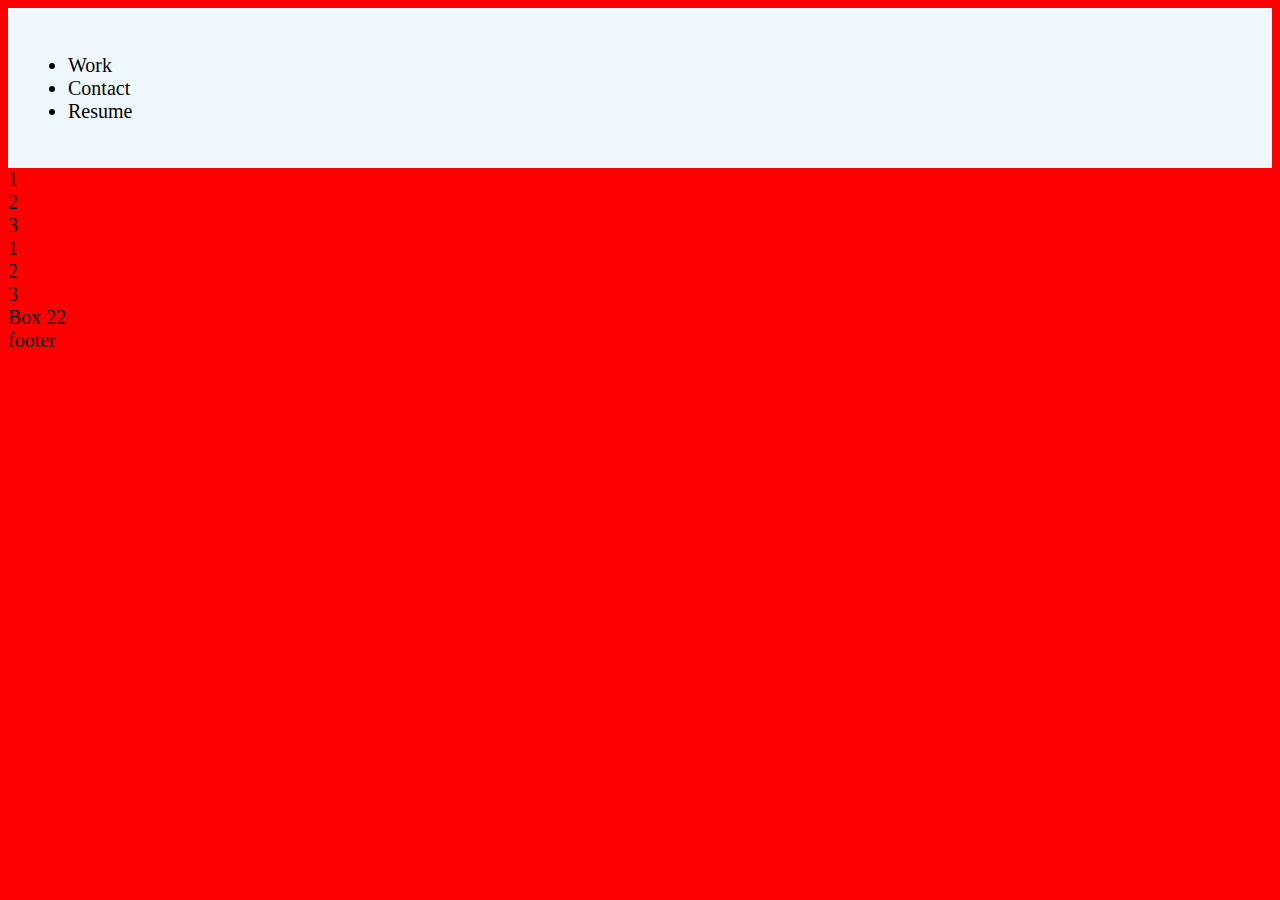
==== index.html @ 4da249bc "Changed file structur" ====
<!DOCTYPE html>
<html lang="en">
    <head> 
        <meta charset="UTF-8">
        <title> My first page </title>
        <meta name="description" content="This page is about me">
        <link rel="stylesheet" href="CSS/style.css">
    </head>
    <body>
        <header class="header">
            <nav>
                <ul>
                    <li>Work</li>
                    <li>Contact</li>
                    <li>Resume</li>
                </ul>
            </nav>
        </header>

        <section class="centered">
            <div class="box1">1</div>
            <div class="box1">2</div>
            <div class="box1">3</div>
        </section>

        <section class="flex-container">
            <div class="flex-item">1</div>
            <div class="flex-item">2</div>
            <div class="flex-item">3</div>
        </section>

        <div class="my box">
            <div class="inside-box">Box 22</div>
        </div>

        <footer>
            footer
        </footer>
    </body>
</html>
---- CSS/style.css ----
/* Shift + alt + 8 = Curly bracket on Mac.*/

body {
    background-color: red;
    font-family: 'Montserrat', 'sans-serif';
    font-size: 20px;
}

header {
    display: flex;
    flex-direction: row;
    justify-content: space-between;
    height: 120px;
    align-items: center;
    background-color: aliceblue;
    padding: 20px;
}
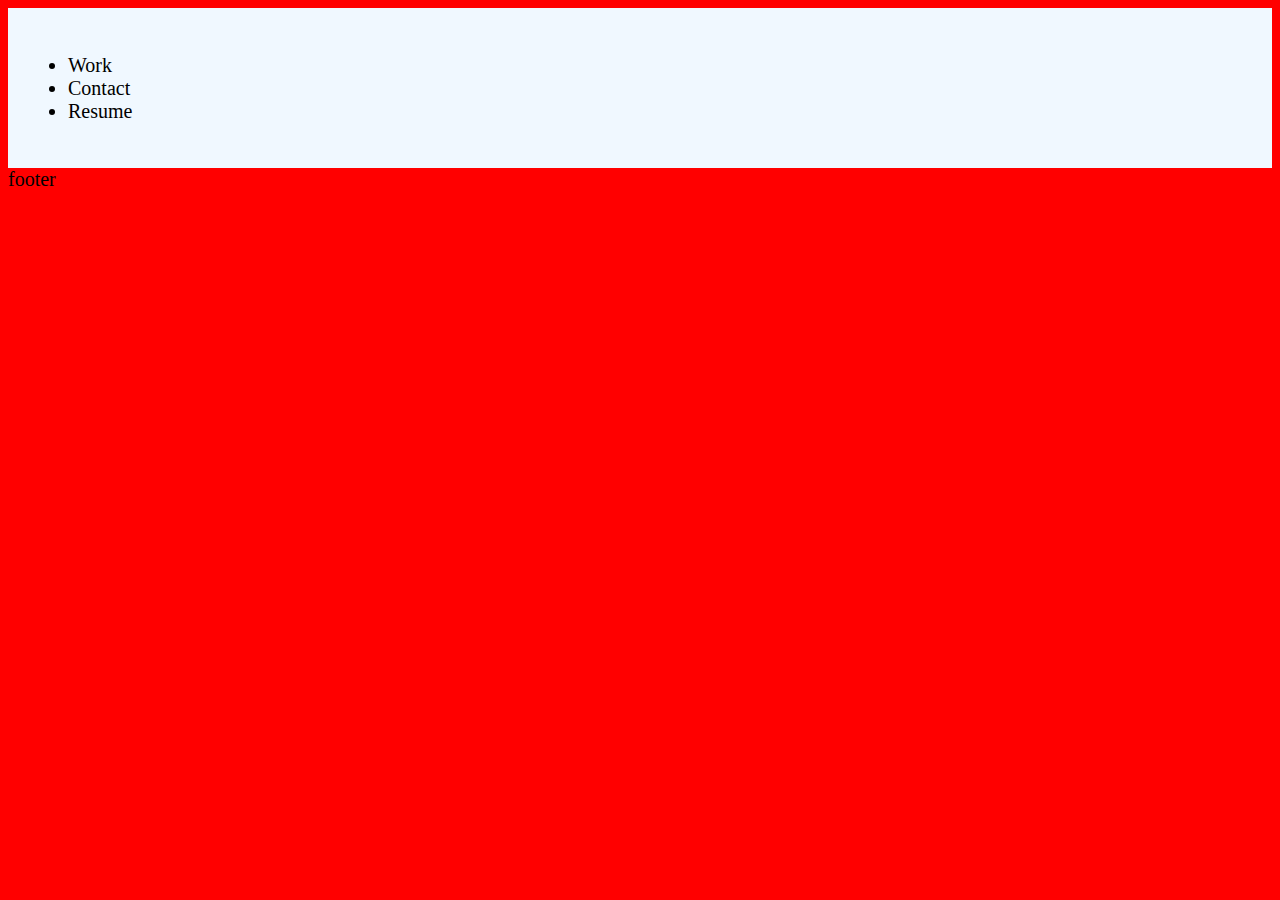
==== commit 6fd74f80: "Article changes" ====
--- a/index.html
+++ b/index.html
@@ -2,7 +2,7 @@
 <html lang="en">
     <head> 
         <meta charset="UTF-8">
-        <title> My first page </title>
+        <title> Portfolio frontpage </title>
         <meta name="description" content="This page is about me">
         <link rel="stylesheet" href="CSS/style.css">
     </head>
@@ -17,21 +17,13 @@
             </nav>
         </header>
 
-        <section class="centered">
-            <div class="box1">1</div>
-            <div class="box1">2</div>
-            <div class="box1">3</div>
-        </section>
+        <main>
+            <article>
 
-        <section class="flex-container">
-            <div class="flex-item">1</div>
-            <div class="flex-item">2</div>
-            <div class="flex-item">3</div>
-        </section>
+            </article>
+        </main>
 
-        <div class="my box">
-            <div class="inside-box">Box 22</div>
-        </div>
+        
 
         <footer>
             footer
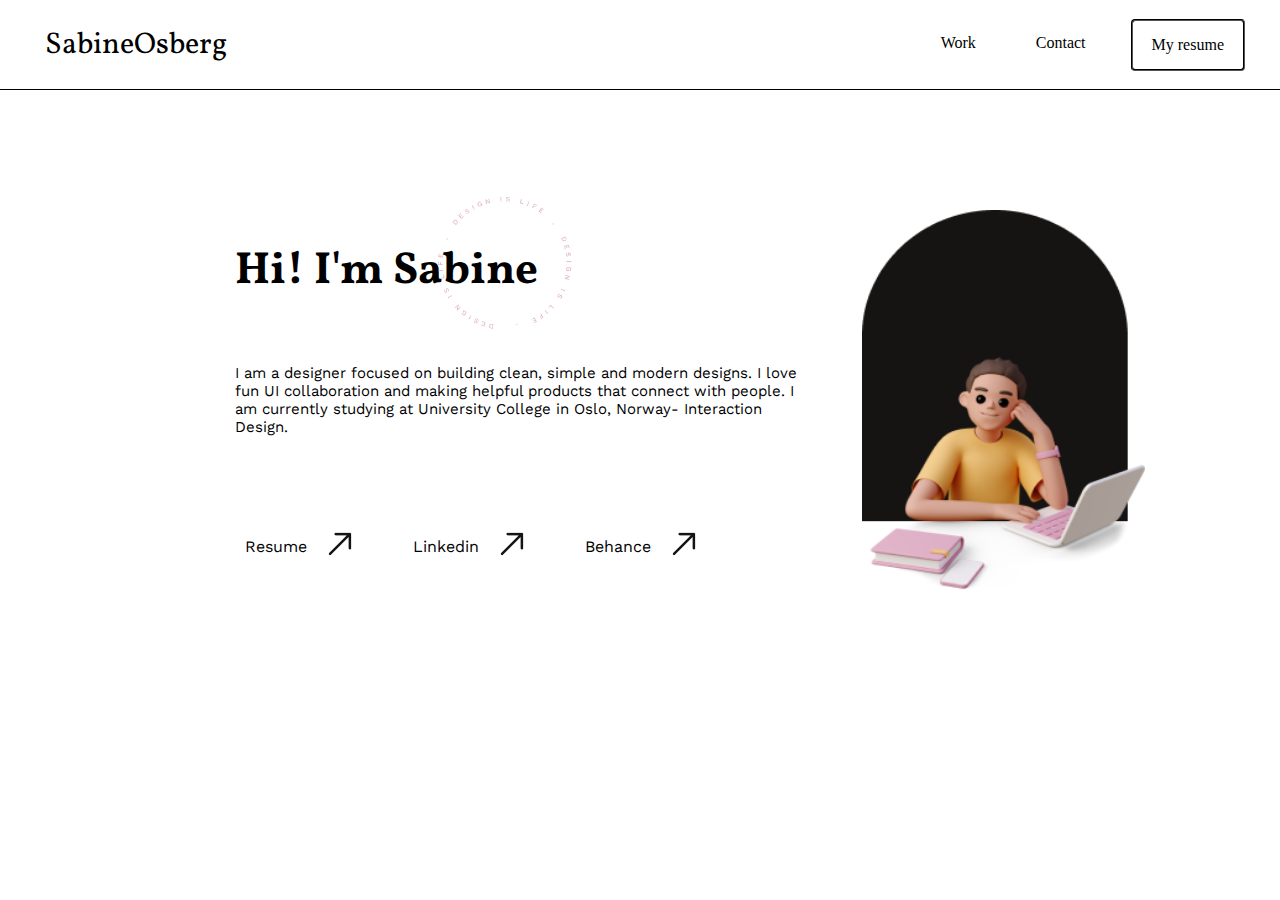
==== commit b13b2398: "Newest version" ====
--- a/index.html
+++ b/index.html
@@ -3,30 +3,64 @@
     <head> 
         <meta charset="UTF-8">
         <title> Portfolio frontpage </title>
-        <meta name="description" content="This page is about me">
-        <link rel="stylesheet" href="CSS/style.css">
+        <meta name="description" content="This page is about me and my work">
+        <link rel="stylesheet" href="./CSS/reset.css">
+        <link rel="stylesheet" href="./CSS/style.css">
     </head>
     <body>
+
         <header class="header">
+            <div id="logo"> 
+                <a href="index.html">SabineOsberg</a></li></div> 
             <nav>
                 <ul>
-                    <li>Work</li>
-                    <li>Contact</li>
-                    <li>Resume</li>
+                    <li>
+                        <a href="workpage.html">Work</a></li>
+                        <li>
+                            <a href="contactpage.html">Contact</a></li>
+                            <li>
+                               <div id="resume"> <a href="https://docs.google.com/document/d/1LBKq42JQzR6pnu1WbkOab0qeIJWIOxZOMLDoPkFbKB0/edit"> My resume</a></li></div>
                 </ul>
             </nav>
+            <img src="./Assets/hamburgermenu.svg" class="hamburgermenu">
         </header>
 
         <main>
-            <article>
-
-            </article>
+           
+        
+            <section class="first-paragraph">
+                <article>
+                    <h1 class="h1">Hi! I'm Sabine</h1> <img src="./Assets/frontcircle.png" class="frontcircle"></a>
+                    <p> <br>
+                    I am a designer focused on 
+                    building clean, simple and modern designs. 
+                    I love fun UI collaboration and making helpful 
+                    products that connect with people. I am currently 
+                    studying at University College in Oslo, 
+                    Norway- Interaction Design.
+                    </p>
+                    <nav class="links">
+                        <ul>
+                            <li>
+                                <a href="https://docs.google.com/document/d/1LBKq42JQzR6pnu1WbkOab0qeIJWIOxZOMLDoPkFbKB0/edit">
+                                    Resume
+                                    <img src="./Assets/arrow.png" class="arrow"></a></li>
+                                <li>
+                                    <a href="https://www.linkedin.com/in/sabine-osberg-nilsen-621235ba/">
+                                        Linkedin
+                                        <img src="./Assets/arrow.png" class="arrow"></a></li>
+                                    <li>
+                                        <a href="https://www.behance.net/sabinenilsen">
+                                            Behance
+                                            <img src="./Assets/arrow.png" class="arrow"></a></li>
+                        </ul>
+                    </nav>
+                </article>
+                <img src="./Assets/main-picture.png" class="main-picture">
+            </section>
         </main>
-
-        
-
-        <footer>
-            footer
-        </footer>
+        <br>
+        <br>
+        <br>
     </body>
 </html>--- a/CSS/style.css
+++ b/CSS/style.css
@@ -1,18 +1,283 @@
-/* Shift + alt + 8 = Curly bracket on Mac.*/
+/*-----HERO PAGE-----*/
+
+
+/*Fonts*/
+@import url('https://fonts.googleapis.com/css2?family=Vollkorn&family=Work+Sans&display=swap');
+
+
+/* Skriftstørrelse for mobil omgjort til 1 rem. */
+html{
+    font-size: 12px 
+}
+
+@media screen and (min-width: 700px) {
+    html {
+        font-size: 15px; /* 1 rem verdi i desktop versjon */
+    }
+}
+
+#logo {
+    font-family: 'Vollkorn', serif;
+    font-size: 2rem;
+    margin: 1rem;
+    text-decoration:none;
+    color:black;
+    display: block;
+    padding: 15px;
+}
+
+#logo a {
+ text-decoration: none;
+}
+
+ul {
+    font-family: 'Work Sans' sans-serif;
+    font-size:16px;
+    margin-right:20px;
+    }
+
+a:link {
+color:black;
+}
+
+li a {
+    display: block;
+    padding: 15px;
+    text-decoration:none;
+    }
+
+#resume {
+    border-style:groove;
+    border-radius:4px;
+    border-width: 2px;
+    padding-left:4px;
+    padding-right:4px;
+    border-color:black;
+    }
 
 body {
-    background-color: red;
-    font-family: 'Montserrat', 'sans-serif';
-    font-size: 20px;
-}
-
-header {
+    background-image: url(https://st4.depositphotos.com/38616904/39992/i/450/depositphotos_399924992-stock-photo-white-pink-blurry-gradient-background.jpg);
+    background-size:300%;
+}
+
+.header {
+    display:flex;
+    flex-direction: row;
+    justify-content:space-between;
+    height: 6rem;
+    text-decoration: none;
+    color:black;
+    align-items: center;
+    padding: 1rem;
+    border-radius: 0px;
+    border-color: black;
+    border-bottom:solid;
+    border-width: 1px;
+    background-size:300%;
+    background-image: url(https://st4.depositphotos.com/38616904/39992/i/450/depositphotos_399924992-stock-photo-white-pink-blurry-gradient-background.jpg);
+}
+
+@media print {
+    header {
+        display:none;
+    }
+}
+
+.header a {
+    color:black;
+    text-decoration: none;
+}
+
+header nav {
+    display: none;
+}
+
+@media screen and (min-width: 700px) {
+    header nav {
+        display: block;
+    }
+}
+
+
+header nav ul li {
+    color: black;
+    text-decoration: none;
+    transition-property: all;
+    transition-duration: 0.2s;
+    transition-timing-function: ease-in-out;
+    transition-delay: 0.1s;
+}
+
+
+header nav ul li:hover {
+    color: #ff00ff;
+    text-decoration: underline;
+}
+
+@media screen and (min-width: 700px) {
+    header ul {
+        list-style: none;
+        display: flex;
+        flex-flow: row nowrap;
+        gap: 2rem;
+    }
+}
+
+.hamburgermenu {
+    width:5%;
+}
+
+.hamburgermenu {
+    display: block;
+}
+
+@media screen and (min-width: 700px) {
+    .hamburgermenu {
+        display: none;
+    }
+}
+
+@media screen and (max-width: 300px) {
+    header {
+        display: block;
+        background-color: aliceblue;
+    }
+}
+
+.h1{
+    font-family: 'Vollkorn', serif;
+    font-size: 3rem;
+    margin-top: 100px;
+}
+
+.frontcircle {
+    width:28%;
+    margin-left:190px;
+    margin-top: -120px;
+}
+
+.first-paragraph {
+    max-width: 930px;
+    margin: 0 auto 0 auto;
+    text-align:left;
+    font-family: 'Work Sans', sans-serif;
     display: flex;
-    flex-direction: row;
-    justify-content: space-between;
-    height: 120px;
-    align-items: center;
-    background-color: aliceblue;
+    flex-flow: row wrap;
+    justify-content: space-around;
+}
+
+@media screen and (min-width: 700px) {
+    .first-paragraph {
+        flex-flow: row nowrap;
+    }
+}
+
+.first-paragraph article {
+    margin: 0 4rem 4rem 4rem;
+    width: 80%;
+    margin-top:50px;
+}
+
+.main-picture {
+    position: relative;
+    margin-top:120px;
+    margin-right:-40px;
+    width:40%;
+    height: 400px;
+    
+}
+
+.links li {
+    display:inline-block;
+    flex-direction:row;
+    padding: 1rem;
+    text-decoration:none;
+    margin-top: 30px;
+    margin-left:-20px;
+}
+
+.links li a {
+    color:black;
+    text-decoration: none;
+}
+
+.links ul img {
+    transform: translateY(20px);
+}
+
+.links nav {
+    display: none;
+}
+
+@media screen and (min-width: 700px) {
+    .links nav {
+        display: block;
+    }
+}
+
+.arrow li {
+    width: 10%;
+    display:inline-block;
+    flex-direction:row;
+    margin-top:30px;
+    position: relative;
+}
+
+
+
+
+
+/*-----WORK PAGE-----*/
+
+#textworkpage {
+    margin-top: 150px;
+    margin-left:109px;
+    font-size: 1.5rem;
+    font-family: 'Work Sans' sans-serif;
+}
+
+.worksection {
+   display: flex;
+   margin-top:90px;
+   margin-left:-6px;
+   flex-flow: row wrap;
+   gap: 20px;
+   justify-content: center;
+   padding:20px;
+   font-family: 'Work Sans' sans-serif;
+}
+
+.card {
+    width: 400px;
+    height: 240px;
+    padding-left:20px;
+    padding-bottom:40px;
+    border: 2px solid #C78F40;
+    font-family: 'Work Sans' sans-serif;
+}
+
+.card p {
+    font-size: 55px;
+    color: #C78F40;
     padding: 20px;
-}
-
+    font-family: 'Work Sans' sans-serif;
+}
+
+
+
+
+/* -----CONTACT PAGE-----*/
+
+#textcontactpage {
+    margin-top: 100px;
+    margin-left:100px;
+    font-size: 1.5rem;
+    font-family: 'Work Sans' sans-serif;
+}
+
+.pharagraphcontact {
+    margin-top:150px;
+    margin-left:100px;
+    font-size:1rem;
+}
+
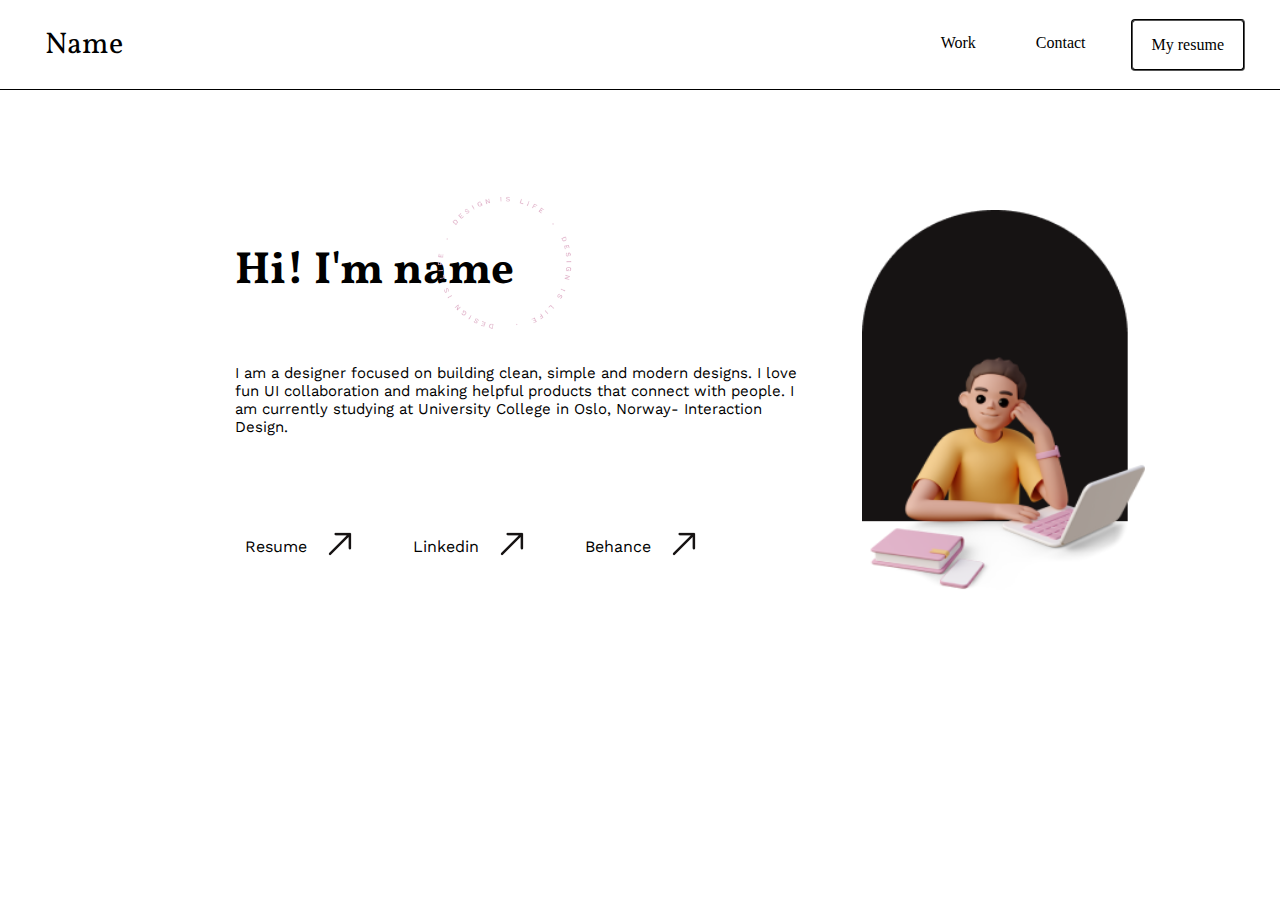
==== commit 51c8ef2f: "Changes" ====
--- a/index.html
+++ b/index.html
@@ -1,5 +1,5 @@
 <!DOCTYPE html>
-<html lang="en">
+<html lang="no">
     <head> 
         <meta charset="UTF-8">
         <title> Portfolio frontpage </title>
@@ -11,7 +11,7 @@
 
         <header class="header">
             <div id="logo"> 
-                <a href="index.html">SabineOsberg</a></li></div> 
+                <a href="index.html">Name</a></li></div> 
             <nav>
                 <ul>
                     <li>
@@ -19,18 +19,16 @@
                         <li>
                             <a href="contactpage.html">Contact</a></li>
                             <li>
-                               <div id="resume"> <a href="https://docs.google.com/document/d/1LBKq42JQzR6pnu1WbkOab0qeIJWIOxZOMLDoPkFbKB0/edit"> My resume</a></li></div>
+                               <div id="resume"> <a href=""> My resume</a></li></div>
                 </ul>
             </nav>
             <img src="./Assets/hamburgermenu.svg" class="hamburgermenu">
         </header>
 
         <main>
-           
-        
             <section class="first-paragraph">
                 <article>
-                    <h1 class="h1">Hi! I'm Sabine</h1> <img src="./Assets/frontcircle.png" class="frontcircle"></a>
+                    <h1 class="h1">Hi! I'm name</h1> <img src="./Assets/frontcircle.png" class="frontcircle"></a>
                     <p> <br>
                     I am a designer focused on 
                     building clean, simple and modern designs. 
@@ -42,15 +40,15 @@
                     <nav class="links">
                         <ul>
                             <li>
-                                <a href="https://docs.google.com/document/d/1LBKq42JQzR6pnu1WbkOab0qeIJWIOxZOMLDoPkFbKB0/edit">
+                                <a href="">
                                     Resume
                                     <img src="./Assets/arrow.png" class="arrow"></a></li>
                                 <li>
-                                    <a href="https://www.linkedin.com/in/sabine-osberg-nilsen-621235ba/">
+                                    <a href="">
                                         Linkedin
                                         <img src="./Assets/arrow.png" class="arrow"></a></li>
                                     <li>
-                                        <a href="https://www.behance.net/sabinenilsen">
+                                        <a href="">
                                             Behance
                                             <img src="./Assets/arrow.png" class="arrow"></a></li>
                         </ul>
@@ -59,8 +57,5 @@
                 <img src="./Assets/main-picture.png" class="main-picture">
             </section>
         </main>
-        <br>
-        <br>
-        <br>
     </body>
 </html>--- a/CSS/style.css
+++ b/CSS/style.css
@@ -144,7 +144,7 @@
     }
 }
 
-.h1{
+.h1 {
     font-family: 'Vollkorn', serif;
     font-size: 3rem;
     margin-top: 100px;
@@ -222,8 +222,6 @@
     margin-top:30px;
     position: relative;
 }
-
-
 
 
 
